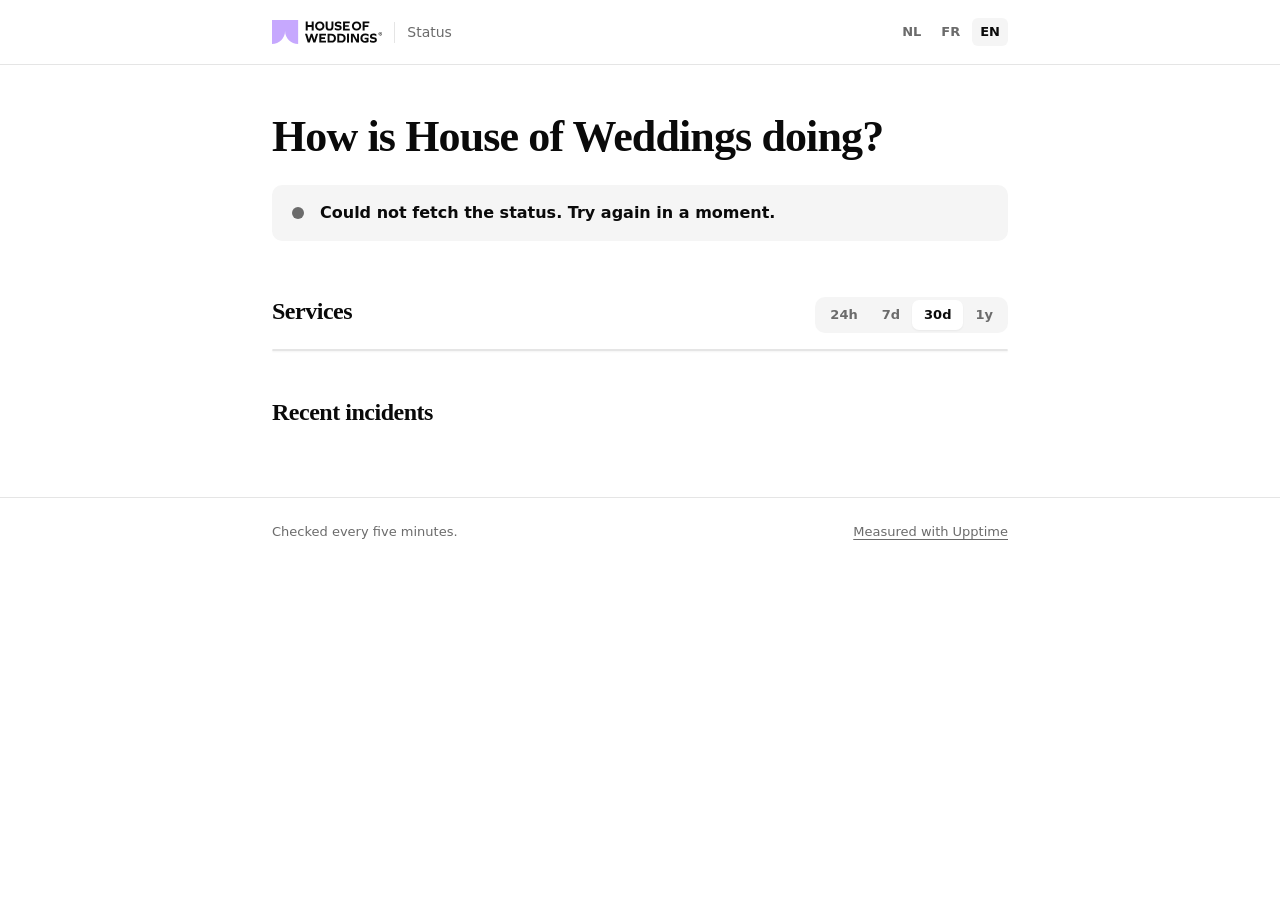
==== status-page/index.html @ 4b0db6c2 "Move our page to status-page/ Upptime's setup builds its own site into site/ and fails with EEXIST w" ====
<!doctype html>
<html lang="nl">
  <head>
    <meta charset="utf-8" />
    <meta name="viewport" content="width=device-width, initial-scale=1" />
    <title>House of Weddings — Status</title>
    <meta name="description" content="Live status of houseofweddings.ai, the partner portal and the admin." />
    <meta name="theme-color" content="#ffffff" media="(prefers-color-scheme: light)" />
    <meta name="theme-color" content="#0a0a0a" media="(prefers-color-scheme: dark)" />
    <link rel="icon" href="assets/logo-mark.svg" type="image/svg+xml" />
    <link rel="preload" href="https://houseofweddings.ai/fonts/graphie-regular.woff2" as="font" type="font/woff2" crossorigin />
    <link rel="stylesheet" href="assets/status.css" />
    <script src="assets/status.js" defer></script>
  </head>
  <body>
    <header class="site-header">
      <div class="wrap">
        <a class="brand" href="https://houseofweddings.ai">
          <svg role="img" aria-label="House of Weddings" width="147" height="32" viewBox="0 0 147 32" fill="none" xmlns="http://www.w3.org/2000/svg">
<path d="M0 32C9.62557 32 17.4287 24.1969 17.4287 14.5713C17.4287 24.1969 25.2319 32 34.8574 32V0H0V32Z" fill="#C6A8FE"/>
<path d="M144.167 18.4806H144.421C144.717 18.4806 144.859 18.5929 144.901 18.8472C144.971 19.1162 145.014 19.3279 145.084 19.4125H145.663C145.607 19.3279 145.565 19.186 145.493 18.8336C145.423 18.5226 145.296 18.3535 145.071 18.2683V18.2405C145.353 18.156 145.55 17.9585 145.55 17.7042C145.55 17.479 145.451 17.2951 145.325 17.1963C145.155 17.0976 144.958 17.0272 144.52 17.0272C144.139 17.0272 143.843 17.055 143.631 17.0976V19.4125H144.167V18.4806ZM144.181 17.4364C144.238 17.4222 144.337 17.4074 144.478 17.4074C144.816 17.4074 144.971 17.5493 144.971 17.761C144.971 18.0011 144.732 18.0998 144.435 18.0998H144.181V17.4364Z" fill="currentColor"/>
<path d="M144.535 20.5412C145.875 20.5412 146.906 19.5106 146.906 18.198C146.906 16.9131 145.875 15.8831 144.535 15.8831C143.207 15.8831 142.149 16.9131 142.149 18.198C142.149 19.5106 143.207 20.5412 144.535 20.5412ZM144.535 16.349C145.565 16.349 146.313 17.1821 146.313 18.2121C146.313 19.2286 145.565 20.0469 144.548 20.0469C143.504 20.0469 142.741 19.2286 142.741 18.198C142.741 17.1821 143.504 16.349 144.535 16.349Z" fill="currentColor"/>
<path d="M47.6298 9.17655H52.9249V13.9859H55.599V2.06955H52.9249V6.80734H47.6298V2.06955H44.9736V13.9859H47.6298V9.17655Z" fill="currentColor"/>
<path d="M63.6872 14.1667C67.3666 14.1667 69.9512 11.6179 69.9512 8.02861C69.9512 4.43932 67.3666 1.89114 63.6872 1.89114C60.0078 1.89114 57.4238 4.43994 57.4238 8.02861C57.4238 11.6173 60.009 14.1667 63.6872 14.1667ZM63.6872 4.26035C65.8046 4.26035 67.2592 5.80382 67.2592 8.02861C67.2592 10.2534 65.8046 11.7975 63.6872 11.7975C61.5698 11.7975 60.1164 10.254 60.1164 8.02861C60.1164 5.8032 61.5698 4.26035 63.6872 4.26035Z" fill="currentColor"/>
<path d="M81.8798 8.90809V2.06955H79.3131V8.72789C79.3131 10.7564 78.4343 11.7963 76.7285 11.7963C75.0412 11.7963 74.1624 10.7564 74.1624 8.72789V2.06955H71.5068V8.90809C71.5068 12.4067 73.2293 14.1655 76.6569 14.1655C80.1388 14.1655 81.8798 12.4067 81.8798 8.90809Z" fill="currentColor"/>
<path d="M87.8871 9.26579C89.6991 9.46327 90.2551 9.78604 90.2551 10.5038C90.2551 11.3653 89.4837 11.814 88.0303 11.814C86.4159 11.814 84.9255 11.3116 83.8128 10.3785H83.6875V13.1242C84.6385 13.8061 86.1641 14.1647 88.1204 14.1647C91.1716 14.1647 92.894 12.8187 92.894 10.4328C92.894 8.15246 91.7097 7.07617 88.5685 6.73551C86.7929 6.53802 86.2715 6.23315 86.2715 5.5506C86.2715 4.74276 87.0972 4.24041 88.4074 4.24041C89.9144 4.24041 91.2604 4.70696 92.0504 5.51419H92.1756V2.76914C91.44 2.24828 89.9323 1.8891 88.4432 1.8891C85.4284 1.8891 83.6338 3.3258 83.6338 5.71229C83.6338 7.9019 84.8181 8.92451 87.8871 9.26579Z" fill="currentColor"/>
<path d="M94.7383 13.9859H103.658V11.6167H97.3945V9.12224H102.366V6.89683H97.3945V4.43875H103.658V2.06955H94.7383V13.9859Z" fill="currentColor"/>
<path d="M112.768 1.8891C109.09 1.8891 106.505 4.43789 106.505 8.02718C106.505 11.6165 109.09 14.1647 112.768 14.1647C116.446 14.1647 119.032 11.6159 119.032 8.02718C119.032 4.43851 116.448 1.8891 112.768 1.8891ZM112.768 11.7954C110.651 11.7954 109.197 10.252 109.197 8.02718C109.197 5.80239 110.651 4.2583 112.768 4.2583C114.886 4.2583 116.34 5.80177 116.34 8.02718C116.34 10.2526 114.886 11.7954 112.768 11.7954Z" fill="currentColor"/>
<path d="M120.857 13.9859H123.514V9.42772H128.485V7.05852H123.514V4.43875H129.778V2.06955H120.857V13.9859Z" fill="currentColor"/>
<path d="M56.4415 26.2154H56.4064L53.9298 18.2117H51.6494L49.1734 26.1623H49.1383L46.8049 18.2117H44.0049L47.6837 30.1281H50.3756L52.7449 22.5372H52.7813L55.1313 30.1281H57.8418L61.5206 18.2117H58.7928L56.4415 26.2154Z" fill="currentColor"/>
<path d="M63.0933 30.1281H72.0134V27.7589H65.7494V25.2644H70.7205V23.039H65.7494V20.5809H72.0134V18.2117H63.0933V30.1281Z" fill="currentColor"/>
<path d="M102.704 18.2117H100.048V30.1281H102.704V18.2117Z" fill="currentColor"/>
<path d="M113.435 26.2154H113.399L108.894 18.2117H105.251V30.1281H107.818V21.2801H107.853L112.807 30.1281H116.001V18.2117H113.435V26.2154Z" fill="currentColor"/>
<path d="M117.826 24.1697C117.826 27.9213 120.41 30.3072 124.466 30.3072C126.242 30.3072 127.552 30.0208 128.683 29.3747V23.5236H123.496V25.749H126.117V27.7769C125.632 27.8849 125.13 27.938 124.574 27.938C122.115 27.938 120.518 26.4667 120.518 24.1697C120.518 21.8727 122.115 20.4015 124.574 20.4015C126.189 20.4015 127.517 20.8674 128.558 21.8727H128.683V18.9654C127.552 18.3198 126.242 18.0323 124.466 18.0323C120.41 18.0323 117.826 20.4194 117.826 24.1697Z" fill="currentColor"/>
<path d="M135.516 22.878C133.74 22.6806 133.219 22.3751 133.219 21.6931C133.219 20.8859 134.045 20.3836 135.355 20.3836C136.862 20.3836 138.208 20.8495 138.998 21.6573H139.123V18.9123C138.387 18.3908 136.88 18.0323 135.391 18.0323C132.376 18.0323 130.581 19.4683 130.581 21.8548C130.581 24.0444 131.765 25.067 134.835 25.4083C136.646 25.6058 137.202 25.9292 137.202 26.6463C137.202 27.5085 136.431 27.9565 134.978 27.9565C133.363 27.9565 131.873 27.4541 130.76 26.521H130.635V29.2667C131.586 29.9486 133.111 30.3078 135.068 30.3078C138.118 30.3078 139.841 28.9618 139.841 26.5753C139.841 24.295 138.656 23.2187 135.516 22.878Z" fill="currentColor"/>
<path d="M78.935 18.2117H74.1436V30.1281H78.935C82.9915 30.1281 85.2885 27.9564 85.2885 24.1696C85.2885 20.3828 82.9915 18.2117 78.935 18.2117ZM78.774 27.7589H76.693V20.5809H78.774C81.2685 20.5809 82.5965 21.8368 82.5965 24.1696C82.5965 26.5024 81.2685 27.7589 78.774 27.7589Z" fill="currentColor"/>
<path d="M91.8872 18.2117H87.0957V30.1281H91.8872C95.9437 30.1281 98.2407 27.9564 98.2407 24.1696C98.2407 20.3828 95.9437 18.2117 91.8872 18.2117ZM91.7261 27.7589H89.6451V20.5809H91.7261C94.2206 20.5809 95.5487 21.8368 95.5487 24.1696C95.5487 26.5024 94.2206 27.7589 91.7261 27.7589Z" fill="currentColor"/>
</svg>
          <span class="brand-label" data-i18n="label">Status</span>
        </a>
        <div class="lang" role="group" aria-label="Language">
          <button type="button" data-lang="nl">nl</button>
          <button type="button" data-lang="fr">fr</button>
          <button type="button" data-lang="en">en</button>
        </div>
      </div>
    </header>

    <main class="wrap">
      <div class="hero">
        <h1 data-i18n="title">Hoe gaat het met House of Weddings?</h1>
        <div class="overall" id="overall" data-state="loading" role="status" aria-live="polite">
          <span class="dot" aria-hidden="true"></span>
          <div>
            <strong id="overall-text" data-i18n="loading">Status ophalen…</strong>
            <div class="meta" id="overall-meta"></div>
          </div>
        </div>
      </div>

      <section aria-labelledby="services-h">
        <div class="section-head">
          <h2 id="services-h" data-i18n="services">Diensten</h2>
          <div class="range" role="group" aria-label="Period" id="range">
            <button type="button" data-range="Day">24u</button>
            <button type="button" data-range="Week">7d</button>
            <button type="button" data-range="Month" aria-pressed="true">30d</button>
            <button type="button" data-range="Year">1j</button>
          </div>
        </div>
        <ul class="services" id="services">
          <li class="service"><div class="skeleton"></div></li>
        </ul>
      </section>

      <section aria-labelledby="incidents-h">
        <h2 id="incidents-h" data-i18n="incidents">Recente incidenten</h2>
        <ul class="incidents" id="incidents"></ul>
      </section>
    </main>

    <footer class="site-footer">
      <div class="wrap">
        <span data-i18n="footer">Elke vijf minuten gecontroleerd.</span>
        <a href="https://github.com/upptime/upptime" data-i18n="powered">Gemeten met Upptime</a>
      </div>
    </footer>
    <div class="tip" id="tip" hidden></div>
  </body>
</html>
---- status-page/assets/status.css ----
/*
 * Tokens copied from how-platform packages/config/themes.ts (DEFAULT_LIGHT / DEFAULT_DARK, the
 * `wedding` brand). That file is the source of truth; if the palette changes there, change it here.
 * Same rule as the app: status colours use the -strong companions, because the plain tints fail
 * contrast as text and as a meaningful graphic.
 */
@font-face {
  font-family: 'Graphie';
  src: url('https://houseofweddings.ai/fonts/graphie-regular.woff2') format('woff2');
  font-weight: 400;
  font-display: swap;
}
@font-face {
  font-family: 'Graphie';
  src: url('https://houseofweddings.ai/fonts/graphie-semibold.woff2') format('woff2');
  font-weight: 600;
  font-display: swap;
}
@font-face {
  font-family: 'Gyst';
  src: url('https://houseofweddings.ai/fonts/gyst-variable.woff2') format('woff2');
  font-weight: 300 900;
  font-display: swap;
}

:root {
  --background: #ffffff;
  --foreground: #0a0a0a;
  --card: #ffffff;
  --muted: #f5f5f5;
  --muted-foreground: #6b6b6b;
  --primary: #c79fff;
  --primary-foreground: #0a0a0a;
  --banner: #e9d9ff; /* chart1 — the lightest step of the brand ramp */
  --border: #e5e5e5;
  --ring: #9563e8;
  --up: #166534; /* successStrong */
  --degraded: #854d0e; /* warningStrong */
  --down: #991b1b; /* destructiveStrong */
  --warning: #ffdf9a;
  --no-data: #e5e5e5;
  --radius: 0.625rem;
  --shadow: 0 1px 2px 0 rgb(0 0 0 / 0.05);
  color-scheme: light;
}

@media (prefers-color-scheme: dark) {
  :root {
    --background: #0a0a0a;
    --foreground: #fafafa;
    --card: #171717;
    --muted: #262626;
    --muted-foreground: #a1a1a1;
    --banner: #2b2340; /* sidebarAccent */
    --border: #282828;
    --ring: #c79fff;
    --up: #4ade80;
    --degraded: #fcd34d;
    --down: #fca5a5;
    --no-data: #343434;
    color-scheme: dark;
  }
}

*,
*::before,
*::after {
  box-sizing: border-box;
}

html {
  font-family: 'Graphie', ui-sans-serif, system-ui, sans-serif;
  -webkit-font-smoothing: antialiased;
}

body {
  margin: 0;
  background: var(--background);
  color: var(--foreground);
  line-height: 1.5;
}

a {
  color: inherit;
  text-underline-offset: 3px;
}

:focus-visible {
  outline: 2px solid var(--ring);
  outline-offset: 2px;
  border-radius: 4px;
}

.wrap {
  max-width: 48rem;
  margin: 0 auto;
  padding: 0 1rem;
}

/* ── Header ───────────────────────────────────────────── */
.site-header {
  border-bottom: 1px solid var(--border);
}
.site-header .wrap {
  display: flex;
  align-items: center;
  justify-content: space-between;
  gap: 1rem;
  height: 4rem;
}
.brand {
  display: flex;
  align-items: center;
  gap: 0.75rem;
  text-decoration: none;
}
.brand svg {
  height: 1.5rem;
  width: auto;
  color: var(--foreground);
}
.brand-label {
  font-size: 0.875rem;
  color: var(--muted-foreground);
  padding-left: 0.75rem;
  border-left: 1px solid var(--border);
}
.lang {
  display: flex;
  gap: 0.25rem;
}
.lang button {
  font: inherit;
  font-size: 0.8125rem;
  font-weight: 600;
  text-transform: uppercase;
  background: none;
  border: 0;
  color: var(--muted-foreground);
  padding: 0.25rem 0.5rem;
  border-radius: calc(var(--radius) - 4px);
  cursor: pointer;
}
.lang button[aria-pressed='true'] {
  background: var(--muted);
  color: var(--foreground);
}

/* ── Overall banner ───────────────────────────────────── */
.hero {
  padding: 3rem 0 2rem;
}
h1,
h2 {
  font-family: 'Gyst', Georgia, serif;
  font-weight: 700;
  letter-spacing: -0.02em;
  line-height: 1.1;
  margin: 0;
}
h1 {
  font-size: clamp(2rem, 6vw, 2.75rem);
}
h2 {
  font-size: 1.5rem;
  margin-bottom: 1rem;
}
.overall {
  display: flex;
  align-items: center;
  gap: 1rem;
  margin-top: 1.5rem;
  padding: 1rem 1.25rem;
  border-radius: var(--radius);
  background: var(--muted);
}
.overall[data-state='up'] {
  background: var(--banner);
}
.overall[data-state='degraded'],
.overall[data-state='down'] {
  background: var(--warning);
  color: #0a0a0a;
}
.overall strong {
  font-weight: 600;
}
.overall .meta {
  font-size: 0.875rem;
  opacity: 0.75;
}
.overall[data-state='degraded'] .dot,
.overall[data-state='down'] .dot {
  --dot: #991b1b;
}

.dot {
  --dot: var(--muted-foreground);
  flex: none;
  width: 0.75rem;
  height: 0.75rem;
  border-radius: 999px;
  background: var(--dot);
}
[data-state='up'] > .dot,
.dot[data-state='up'] {
  --dot: var(--up);
}
.dot[data-state='degraded'] {
  --dot: var(--degraded);
}
.dot[data-state='down'] {
  --dot: var(--down);
}
@media (prefers-reduced-motion: no-preference) {
  .overall[data-state='up'] .dot {
    animation: pulse 2.4s ease-in-out infinite;
  }
}
@keyframes pulse {
  0%,
  100% {
    box-shadow: 0 0 0 0 color-mix(in srgb, var(--up) 35%, transparent);
  }
  50% {
    box-shadow: 0 0 0 6px transparent;
  }
}

/* ── Services ─────────────────────────────────────────── */
section {
  padding: 1.5rem 0;
}
.section-head {
  display: flex;
  align-items: baseline;
  justify-content: space-between;
  gap: 1rem;
  flex-wrap: wrap;
}
.range {
  display: inline-flex;
  padding: 0.1875rem;
  border-radius: var(--radius);
  background: var(--muted);
  margin-bottom: 1rem;
}
.range button {
  font: inherit;
  font-size: 0.8125rem;
  font-weight: 600;
  border: 0;
  background: none;
  color: var(--muted-foreground);
  padding: 0.3125rem 0.75rem;
  border-radius: calc(var(--radius) - 3px);
  cursor: pointer;
}
.range button[aria-pressed='true'] {
  background: var(--card);
  color: var(--foreground);
  box-shadow: var(--shadow);
}

.services {
  list-style: none;
  margin: 0;
  padding: 0;
  border: 1px solid var(--border);
  border-radius: var(--radius);
  background: var(--card);
  box-shadow: var(--shadow);
}
.service {
  padding: 1.25rem;
}
.service + .service {
  border-top: 1px solid var(--border);
}
.service-row {
  display: flex;
  align-items: center;
  gap: 0.75rem;
}
.service-name {
  font-weight: 600;
  flex: 1;
  min-width: 0;
}
.service-state {
  font-size: 0.875rem;
  font-weight: 600;
}
.service-state[data-state='up'] {
  color: var(--up);
}
.service-state[data-state='degraded'] {
  color: var(--degraded);
}
.service-state[data-state='down'] {
  color: var(--down);
}
.service-stats {
  display: flex;
  gap: 1.25rem;
  font-size: 0.8125rem;
  color: var(--muted-foreground);
  margin: 0.25rem 0 0.875rem 1.5rem;
  font-variant-numeric: tabular-nums;
}

.bars {
  display: flex;
  gap: 2px;
  height: 2rem;
  align-items: stretch;
}
.bar {
  flex: 1;
  min-width: 0;
  border-radius: 2px;
  background: var(--no-data);
  border: 0;
  padding: 0;
  cursor: default;
}
.bar[data-state='up'] {
  background: var(--up);
}
.bar[data-state='degraded'] {
  background: var(--degraded);
}
.bar[data-state='down'] {
  background: var(--down);
}
.bar:hover {
  opacity: 0.7;
}
.bars-legend {
  display: flex;
  justify-content: space-between;
  font-size: 0.75rem;
  color: var(--muted-foreground);
  margin-top: 0.375rem;
}

.tip {
  position: fixed;
  z-index: 10;
  pointer-events: none;
  background: var(--foreground);
  color: var(--background);
  font-size: 0.75rem;
  padding: 0.375rem 0.5rem;
  border-radius: calc(var(--radius) - 4px);
  white-space: nowrap;
  transform: translate(-50%, calc(-100% - 8px));
}

/* ── Incidents ────────────────────────────────────────── */
.incidents {
  list-style: none;
  margin: 0;
  padding: 0;
  display: grid;
  gap: 0.75rem;
}
.incident {
  padding: 1rem 1.25rem;
  border: 1px solid var(--border);
  border-radius: var(--radius);
  background: var(--card);
}
.incident[data-open='true'] {
  border-left: 4px solid var(--down);
}
.incident-title {
  font-weight: 600;
  text-decoration: none;
}
.incident-title:hover {
  text-decoration: underline;
}
.incident-meta {
  font-size: 0.8125rem;
  color: var(--muted-foreground);
  margin-top: 0.125rem;
}
.empty {
  color: var(--muted-foreground);
  padding: 1rem 1.25rem;
  border: 1px dashed var(--border);
  border-radius: var(--radius);
}
.error {
  padding: 1rem 1.25rem;
  border-radius: var(--radius);
  background: var(--warning);
  color: #0a0a0a;
}

/* ── Footer ───────────────────────────────────────────── */
.site-footer {
  border-top: 1px solid var(--border);
  margin-top: 2rem;
  padding: 1.5rem 0 3rem;
  font-size: 0.8125rem;
  color: var(--muted-foreground);
}
.site-footer .wrap {
  display: flex;
  justify-content: space-between;
  gap: 1rem;
  flex-wrap: wrap;
}

.skeleton {
  background: var(--muted);
  border-radius: var(--radius);
  height: 5.5rem;
}
@media (prefers-reduced-motion: no-preference) {
  .skeleton {
    animation: fade 1.2s ease-in-out infinite alternate;
  }
}
@keyframes fade {
  to {
    opacity: 0.5;
  }
}

@media (max-width: 40rem) {
  .brand-label {
    display: none;
  }
  .service-stats {
    margin-left: 0;
    flex-wrap: wrap;
    gap: 0.25rem 1rem;
  }
}
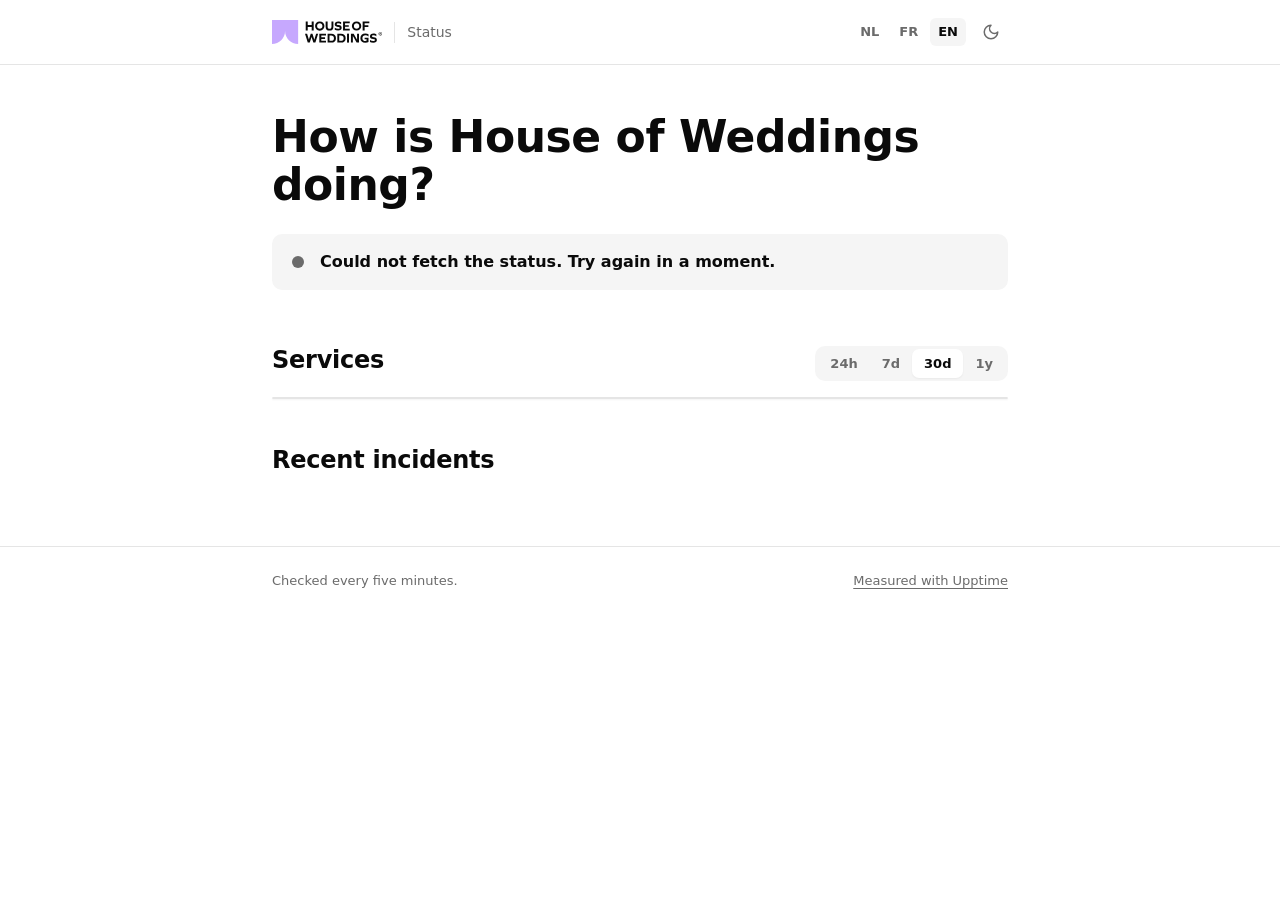
==== commit 3a88388a: "Light mode by default, Graphie only - Light is the default; dark is an opt-in toggle in the header, " ====
--- a/status-page/index.html
+++ b/status-page/index.html
@@ -5,8 +5,11 @@
     <meta name="viewport" content="width=device-width, initial-scale=1" />
     <title>House of Weddings — Status</title>
     <meta name="description" content="Live status of houseofweddings.ai, the partner portal and the admin." />
-    <meta name="theme-color" content="#ffffff" media="(prefers-color-scheme: light)" />
-    <meta name="theme-color" content="#0a0a0a" media="(prefers-color-scheme: dark)" />
+    <meta name="theme-color" content="#ffffff" />
+    <script>
+      // Before first paint, so a dark-mode visitor never sees a white flash. Light unless chosen.
+      try { if (localStorage.getItem('status-theme') === 'dark') document.documentElement.dataset.theme = 'dark' } catch (e) {}
+    </script>
     <link rel="icon" href="assets/logo-mark.svg" type="image/svg+xml" />
     <link rel="preload" href="https://houseofweddings.ai/fonts/graphie-regular.woff2" as="font" type="font/woff2" crossorigin />
     <link rel="stylesheet" href="assets/status.css" />
@@ -42,6 +45,10 @@
           <button type="button" data-lang="nl">nl</button>
           <button type="button" data-lang="fr">fr</button>
           <button type="button" data-lang="en">en</button>
+          <button type="button" class="theme-toggle" id="theme-toggle" aria-pressed="false">
+            <svg class="icon-moon" viewBox="0 0 24 24" fill="none" stroke="currentColor" stroke-width="2" stroke-linecap="round" stroke-linejoin="round" aria-hidden="true"><path d="M12 3a6 6 0 0 0 9 9 9 9 0 1 1-9-9Z"/></svg>
+            <svg class="icon-sun" viewBox="0 0 24 24" fill="none" stroke="currentColor" stroke-width="2" stroke-linecap="round" stroke-linejoin="round" aria-hidden="true"><circle cx="12" cy="12" r="4"/><path d="M12 2v2M12 20v2m-7.07-2.93 1.41-1.41M17.66 6.34l1.41-1.41M2 12h2m16 0h2M4.93 4.93l1.41 1.41m11.32 11.32 1.41 1.41"/></svg>
+          </button>
         </div>
       </div>
     </header>
--- a/status-page/assets/status.css
+++ b/status-page/assets/status.css
@@ -16,13 +16,6 @@
   font-weight: 600;
   font-display: swap;
 }
-@font-face {
-  font-family: 'Gyst';
-  src: url('https://houseofweddings.ai/fonts/gyst-variable.woff2') format('woff2');
-  font-weight: 300 900;
-  font-display: swap;
-}
-
 :root {
   --background: #ffffff;
   --foreground: #0a0a0a;
@@ -44,22 +37,21 @@
   color-scheme: light;
 }
 
-@media (prefers-color-scheme: dark) {
-  :root {
-    --background: #0a0a0a;
-    --foreground: #fafafa;
-    --card: #171717;
-    --muted: #262626;
-    --muted-foreground: #a1a1a1;
-    --banner: #2b2340; /* sidebarAccent */
-    --border: #282828;
-    --ring: #c79fff;
-    --up: #4ade80;
-    --degraded: #fcd34d;
-    --down: #fca5a5;
-    --no-data: #343434;
-    color-scheme: dark;
-  }
+/* Light is the default; dark only when the visitor picks it (the toggle in the header). */
+:root[data-theme='dark'] {
+  --background: #0a0a0a;
+  --foreground: #fafafa;
+  --card: #171717;
+  --muted: #262626;
+  --muted-foreground: #a1a1a1;
+  --banner: #2b2340; /* sidebarAccent */
+  --border: #282828;
+  --ring: #c79fff;
+  --up: #4ade80;
+  --degraded: #fcd34d;
+  --down: #fca5a5;
+  --no-data: #343434;
+  color-scheme: dark;
 }
 
 *,
@@ -127,6 +119,7 @@
 }
 .lang {
   display: flex;
+  align-items: center;
   gap: 0.25rem;
 }
 .lang button {
@@ -141,6 +134,28 @@
   border-radius: calc(var(--radius) - 4px);
   cursor: pointer;
 }
+.theme-toggle {
+  font: inherit;
+  background: none;
+  border: 0;
+  color: var(--muted-foreground);
+  padding: 0.25rem;
+  margin-left: 0.25rem;
+  border-radius: calc(var(--radius) - 4px);
+  cursor: pointer;
+  display: inline-flex;
+}
+.theme-toggle:hover {
+  color: var(--foreground);
+}
+.theme-toggle svg {
+  width: 1.125rem;
+  height: 1.125rem;
+}
+:root[data-theme='dark'] .icon-moon,
+:root:not([data-theme='dark']) .icon-sun {
+  display: none;
+}
 .lang button[aria-pressed='true'] {
   background: var(--muted);
   color: var(--foreground);
@@ -152,9 +167,8 @@
 }
 h1,
 h2 {
-  font-family: 'Gyst', Georgia, serif;
-  font-weight: 700;
-  letter-spacing: -0.02em;
+  font-weight: 600;
+  letter-spacing: -0.01em;
   line-height: 1.1;
   margin: 0;
 }
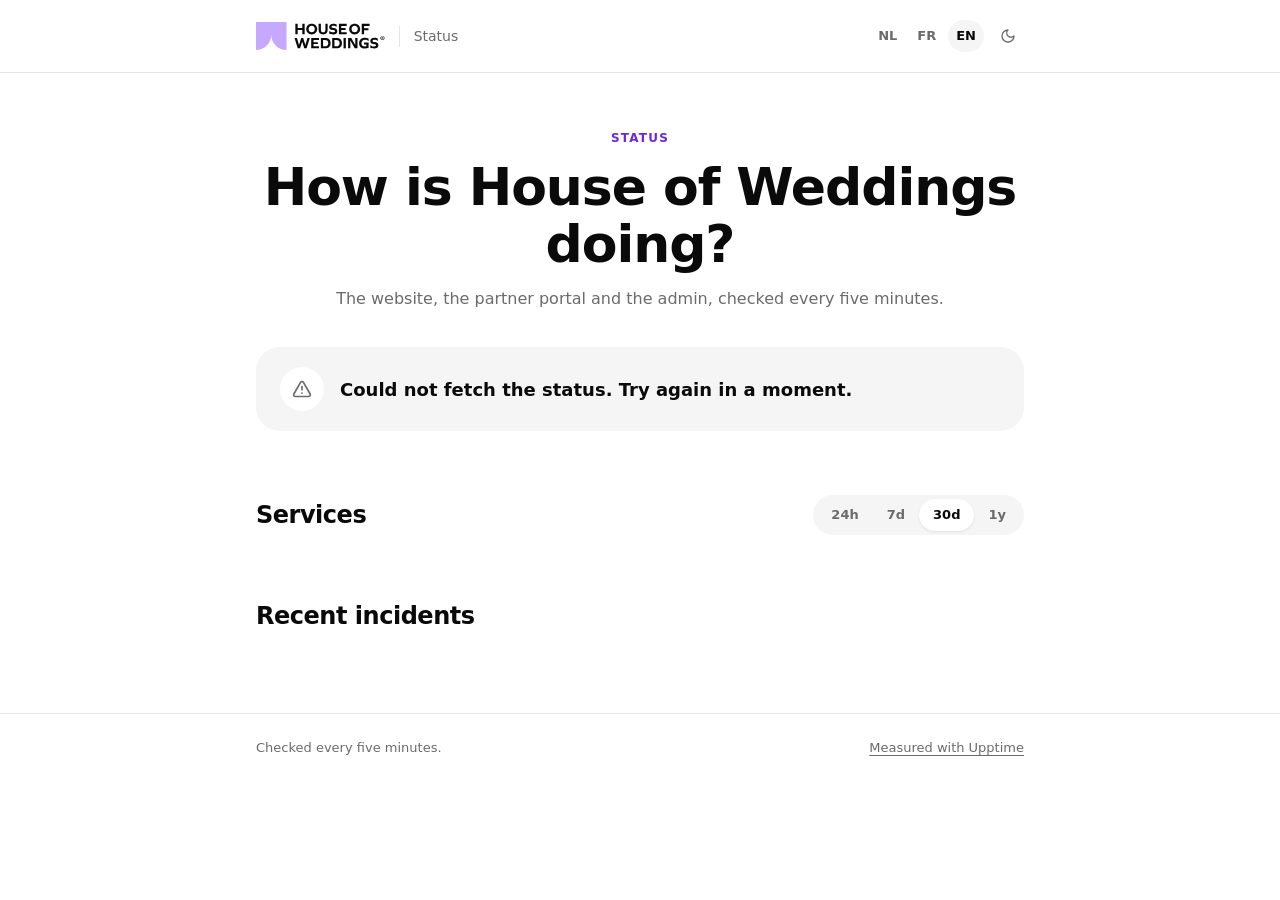
==== commit 17a81438: "Status page in the homepage's visual language Pastel icon tiles per service, bordered 18px cards, a " ====
--- a/status-page/index.html
+++ b/status-page/index.html
@@ -55,9 +55,11 @@
 
     <main class="wrap">
       <div class="hero">
+        <p class="eyebrow" data-i18n="label">Status</p>
         <h1 data-i18n="title">Hoe gaat het met House of Weddings?</h1>
+        <p class="intro" data-i18n="intro">De website, het partnerportaal en de admin, elke vijf minuten gecontroleerd.</p>
         <div class="overall" id="overall" data-state="loading" role="status" aria-live="polite">
-          <span class="dot" aria-hidden="true"></span>
+          <span class="overall-icon" id="overall-icon" aria-hidden="true"></span>
           <div>
             <strong id="overall-text" data-i18n="loading">Status ophalen…</strong>
             <div class="meta" id="overall-meta"></div>
@@ -76,7 +78,7 @@
           </div>
         </div>
         <ul class="services" id="services">
-          <li class="service"><div class="skeleton"></div></li>
+          <li class="skeleton" aria-hidden="true"></li>
         </ul>
       </section>
 
--- a/status-page/assets/status.css
+++ b/status-page/assets/status.css
@@ -1,8 +1,11 @@
 /*
  * Tokens copied from how-platform packages/config/themes.ts (DEFAULT_LIGHT / DEFAULT_DARK, the
  * `wedding` brand). That file is the source of truth; if the palette changes there, change it here.
- * Same rule as the app: status colours use the -strong companions, because the plain tints fail
- * contrast as text and as a meaningful graphic.
+ *
+ * The look follows the homepage, not a generic status page: pastel icon tiles (accent pink,
+ * primary lavender, warning yellow), bordered cards at an 18px radius, solid lavender blocks with
+ * dark text, and small uppercase labels in primary-strong. There is no green anywhere in the
+ * brand, so "working" is lavender and only a problem gets its own colour.
  */
 @font-face {
   font-family: 'Graphie';
@@ -16,6 +19,7 @@
   font-weight: 600;
   font-display: swap;
 }
+
 :root {
   --background: #ffffff;
   --foreground: #0a0a0a;
@@ -23,17 +27,21 @@
   --muted: #f5f5f5;
   --muted-foreground: #6b6b6b;
   --primary: #c79fff;
-  --primary-foreground: #0a0a0a;
-  --banner: #e9d9ff; /* chart1 — the lightest step of the brand ramp */
+  --primary-strong: #6d28d9;
+  --primary-tint: #efe3ff; /* between chart1 and background — the "working" badge */
+  --accent: #ffd8e9;
+  --warning: #ffdf9a;
+  --warning-strong: #854d0e;
+  --destructive: #e7000b;
+  --destructive-strong: #991b1b;
   --border: #e5e5e5;
   --ring: #9563e8;
-  --up: #166534; /* successStrong */
-  --degraded: #854d0e; /* warningStrong */
-  --down: #991b1b; /* destructiveStrong */
-  --warning: #ffdf9a;
-  --no-data: #e5e5e5;
-  --radius: 0.625rem;
-  --shadow: 0 1px 2px 0 rgb(0 0 0 / 0.05);
+  /* Day bars. chart3 rather than primary: #c79fff is 2.1:1 on white, below the 3:1 a meaningful
+     graphic needs; #a97bf5 clears it and is still the brand lavender. */
+  --bar-up: #a97bf5;
+  --bar-none: #ececec;
+  --radius: 1.125rem;
+  --radius-sm: 0.75rem;
   color-scheme: light;
 }
 
@@ -44,13 +52,15 @@
   --card: #171717;
   --muted: #262626;
   --muted-foreground: #a1a1a1;
-  --banner: #2b2340; /* sidebarAccent */
+  --primary-strong: #c4b5fd;
+  --primary-tint: #2b2340; /* sidebarAccent */
+  --warning-strong: #fcd34d;
+  --destructive: #ff6467;
+  --destructive-strong: #fca5a5;
   --border: #282828;
   --ring: #c79fff;
-  --up: #4ade80;
-  --degraded: #fcd34d;
-  --down: #fca5a5;
-  --no-data: #343434;
+  --bar-up: #c79fff;
+  --bar-none: #2a2a2a;
   color-scheme: dark;
 }
 
@@ -80,11 +90,22 @@
 :focus-visible {
   outline: 2px solid var(--ring);
   outline-offset: 2px;
-  border-radius: 4px;
+  border-radius: 6px;
+}
+
+svg.i {
+  width: 1.25rem;
+  height: 1.25rem;
+  flex: none;
+  fill: none;
+  stroke: currentColor;
+  stroke-width: 2;
+  stroke-linecap: round;
+  stroke-linejoin: round;
 }
 
 .wrap {
-  max-width: 48rem;
+  max-width: 50rem;
   margin: 0 auto;
   padding: 0 1rem;
 }
@@ -98,23 +119,23 @@
   align-items: center;
   justify-content: space-between;
   gap: 1rem;
-  height: 4rem;
+  height: 4.5rem;
 }
 .brand {
   display: flex;
   align-items: center;
-  gap: 0.75rem;
+  gap: 0.875rem;
   text-decoration: none;
 }
 .brand svg {
-  height: 1.5rem;
+  height: 1.75rem;
   width: auto;
   color: var(--foreground);
 }
 .brand-label {
   font-size: 0.875rem;
   color: var(--muted-foreground);
-  padding-left: 0.75rem;
+  padding-left: 0.875rem;
   border-left: 1px solid var(--border);
 }
 .lang {
@@ -122,7 +143,8 @@
   align-items: center;
   gap: 0.25rem;
 }
-.lang button {
+.lang button,
+.theme-toggle {
   font: inherit;
   font-size: 0.8125rem;
   font-weight: 600;
@@ -130,116 +152,114 @@
   background: none;
   border: 0;
   color: var(--muted-foreground);
-  padding: 0.25rem 0.5rem;
-  border-radius: calc(var(--radius) - 4px);
+  height: 2rem;
+  min-width: 2rem;
+  padding: 0 0.5rem;
+  border-radius: 999px;
   cursor: pointer;
 }
-.theme-toggle {
-  font: inherit;
-  background: none;
-  border: 0;
-  color: var(--muted-foreground);
-  padding: 0.25rem;
-  margin-left: 0.25rem;
-  border-radius: calc(var(--radius) - 4px);
-  cursor: pointer;
-  display: inline-flex;
-}
+.lang button:hover,
 .theme-toggle:hover {
   color: var(--foreground);
 }
+.lang button[aria-pressed='true'] {
+  background: var(--muted);
+  color: var(--foreground);
+}
+.theme-toggle {
+  display: inline-flex;
+  align-items: center;
+  justify-content: center;
+  padding: 0;
+  margin-left: 0.25rem;
+  background: var(--muted);
+}
 .theme-toggle svg {
-  width: 1.125rem;
-  height: 1.125rem;
+  width: 1rem;
+  height: 1rem;
 }
 :root[data-theme='dark'] .icon-moon,
 :root:not([data-theme='dark']) .icon-sun {
   display: none;
 }
-.lang button[aria-pressed='true'] {
-  background: var(--muted);
-  color: var(--foreground);
-}
-
-/* ── Overall banner ───────────────────────────────────── */
+
+/* ── Hero ─────────────────────────────────────────────── */
 .hero {
-  padding: 3rem 0 2rem;
+  padding: 3.5rem 0 2.5rem;
+  text-align: center;
+}
+.eyebrow {
+  margin: 0 0 0.75rem;
+  font-size: 0.75rem;
+  font-weight: 600;
+  letter-spacing: 0.1em;
+  text-transform: uppercase;
+  color: var(--primary-strong);
 }
 h1,
 h2 {
   font-weight: 600;
-  letter-spacing: -0.01em;
+  letter-spacing: -0.02em;
   line-height: 1.1;
   margin: 0;
 }
 h1 {
-  font-size: clamp(2rem, 6vw, 2.75rem);
+  font-size: clamp(2.125rem, 6vw, 3.25rem);
+}
+.intro {
+  margin: 0.875rem auto 0;
+  max-width: 38rem;
+  color: var(--muted-foreground);
 }
 h2 {
   font-size: 1.5rem;
-  margin-bottom: 1rem;
-}
+}
+
+/* The banner is the homepage's lavender search block: solid brand colour, dark text. */
 .overall {
   display: flex;
   align-items: center;
   gap: 1rem;
-  margin-top: 1.5rem;
-  padding: 1rem 1.25rem;
-  border-radius: var(--radius);
-  background: var(--muted);
+  margin-top: 2.25rem;
+  padding: 1.25rem 1.5rem;
+  border-radius: 1.5rem;
+  background: var(--muted);
+  color: var(--foreground);
+  text-align: left;
 }
 .overall[data-state='up'] {
-  background: var(--banner);
+  background: var(--primary);
+  color: #0a0a0a;
 }
 .overall[data-state='degraded'],
 .overall[data-state='down'] {
   background: var(--warning);
   color: #0a0a0a;
 }
+.overall-icon {
+  flex: none;
+  display: grid;
+  place-items: center;
+  width: 2.75rem;
+  height: 2.75rem;
+  border-radius: 999px;
+  background: #ffffff;
+  color: #0a0a0a;
+}
+.overall[data-state='loading'] .overall-icon,
+.overall[data-state='unknown'] .overall-icon {
+  background: var(--card);
+  color: var(--muted-foreground);
+}
 .overall strong {
+  display: block;
+  font-size: 1.125rem;
   font-weight: 600;
 }
 .overall .meta {
   font-size: 0.875rem;
   opacity: 0.75;
 }
-.overall[data-state='degraded'] .dot,
-.overall[data-state='down'] .dot {
-  --dot: #991b1b;
-}
-
-.dot {
-  --dot: var(--muted-foreground);
-  flex: none;
-  width: 0.75rem;
-  height: 0.75rem;
-  border-radius: 999px;
-  background: var(--dot);
-}
-[data-state='up'] > .dot,
-.dot[data-state='up'] {
-  --dot: var(--up);
-}
-.dot[data-state='degraded'] {
-  --dot: var(--degraded);
-}
-.dot[data-state='down'] {
-  --dot: var(--down);
-}
-@media (prefers-reduced-motion: no-preference) {
-  .overall[data-state='up'] .dot {
-    animation: pulse 2.4s ease-in-out infinite;
-  }
-}
-@keyframes pulse {
-  0%,
-  100% {
-    box-shadow: 0 0 0 0 color-mix(in srgb, var(--up) 35%, transparent);
-  }
-  50% {
-    box-shadow: 0 0 0 6px transparent;
-  }
-}
 
 /* ── Services ─────────────────────────────────────────── */
 section {
@@ -247,17 +267,20 @@
 }
 .section-head {
   display: flex;
-  align-items: baseline;
+  align-items: center;
   justify-content: space-between;
   gap: 1rem;
   flex-wrap: wrap;
+  margin-bottom: 1.25rem;
+}
+section > h2 {
+  margin-bottom: 1.25rem;
 }
 .range {
   display: inline-flex;
-  padding: 0.1875rem;
-  border-radius: var(--radius);
-  background: var(--muted);
-  margin-bottom: 1rem;
+  padding: 0.25rem;
+  border-radius: 999px;
+  background: var(--muted);
 }
 .range button {
   font: inherit;
@@ -266,86 +289,106 @@
   border: 0;
   background: none;
   color: var(--muted-foreground);
-  padding: 0.3125rem 0.75rem;
-  border-radius: calc(var(--radius) - 3px);
+  padding: 0.375rem 0.875rem;
+  border-radius: 999px;
   cursor: pointer;
 }
 .range button[aria-pressed='true'] {
   background: var(--card);
   color: var(--foreground);
-  box-shadow: var(--shadow);
+  box-shadow: 0 1px 3px 0 rgb(0 0 0 / 0.08);
 }
 
 .services {
   list-style: none;
   margin: 0;
   padding: 0;
+  display: grid;
+  gap: 1rem;
+}
+.service {
+  padding: 1.5rem;
   border: 1px solid var(--border);
   border-radius: var(--radius);
   background: var(--card);
-  box-shadow: var(--shadow);
-}
-.service {
-  padding: 1.25rem;
-}
-.service + .service {
-  border-top: 1px solid var(--border);
 }
 .service-row {
   display: flex;
   align-items: center;
-  gap: 0.75rem;
-}
-.service-name {
-  font-weight: 600;
+  gap: 1rem;
+}
+/* The homepage feature cards' icon tile, one pastel per service. */
+.tile {
+  flex: none;
+  display: grid;
+  place-items: center;
+  width: 2.75rem;
+  height: 2.75rem;
+  border-radius: var(--radius-sm);
+  background: var(--primary);
+  color: #0a0a0a;
+}
+.tile[data-tone='pink'] {
+  background: var(--accent);
+}
+.tile[data-tone='yellow'] {
+  background: var(--warning);
+}
+.service-title {
   flex: 1;
   min-width: 0;
 }
-.service-state {
-  font-size: 0.875rem;
-  font-weight: 600;
-}
-.service-state[data-state='up'] {
-  color: var(--up);
-}
-.service-state[data-state='degraded'] {
-  color: var(--degraded);
-}
-.service-state[data-state='down'] {
-  color: var(--down);
+.service-name {
+  font-weight: 600;
 }
 .service-stats {
   display: flex;
-  gap: 1.25rem;
+  gap: 0.125rem 1rem;
+  flex-wrap: wrap;
   font-size: 0.8125rem;
   color: var(--muted-foreground);
-  margin: 0.25rem 0 0.875rem 1.5rem;
   font-variant-numeric: tabular-nums;
 }
+.badge {
+  flex: none;
+  font-size: 0.8125rem;
+  font-weight: 600;
+  padding: 0.25rem 0.75rem;
+  border-radius: 999px;
+  background: var(--primary-tint);
+  color: var(--primary-strong);
+}
+.badge[data-state='degraded'] {
+  background: var(--warning);
+  color: #0a0a0a;
+}
+.badge[data-state='down'] {
+  background: color-mix(in srgb, var(--destructive) 12%, transparent);
+  color: var(--destructive-strong);
+}
 
 .bars {
   display: flex;
-  gap: 2px;
-  height: 2rem;
-  align-items: stretch;
+  gap: 3px;
+  height: 2.25rem;
+  margin-top: 1.25rem;
 }
 .bar {
   flex: 1;
   min-width: 0;
-  border-radius: 2px;
-  background: var(--no-data);
-  border: 0;
-  padding: 0;
-  cursor: default;
+  border-radius: 999px;
+  background: var(--bar-none);
 }
 .bar[data-state='up'] {
-  background: var(--up);
-}
+  background: var(--bar-up);
+}
+/* The yellow alone is 1.3:1 on white; the edge is what makes a short blip visible. */
 .bar[data-state='degraded'] {
-  background: var(--degraded);
+  background: var(--warning);
+  box-shadow: inset 0 0 0 1.5px var(--warning-strong);
 }
 .bar[data-state='down'] {
-  background: var(--down);
+  background: var(--destructive);
 }
 .bar:hover {
   opacity: 0.7;
@@ -355,7 +398,7 @@
   justify-content: space-between;
   font-size: 0.75rem;
   color: var(--muted-foreground);
-  margin-top: 0.375rem;
+  margin-top: 0.5rem;
 }
 
 .tip {
@@ -365,8 +408,8 @@
   background: var(--foreground);
   color: var(--background);
   font-size: 0.75rem;
-  padding: 0.375rem 0.5rem;
-  border-radius: calc(var(--radius) - 4px);
+  padding: 0.375rem 0.625rem;
+  border-radius: 999px;
   white-space: nowrap;
   transform: translate(-50%, calc(-100% - 8px));
 }
@@ -380,13 +423,28 @@
   gap: 0.75rem;
 }
 .incident {
-  padding: 1rem 1.25rem;
+  display: flex;
+  align-items: center;
+  gap: 1rem;
+  padding: 1.125rem 1.5rem;
   border: 1px solid var(--border);
   border-radius: var(--radius);
   background: var(--card);
 }
-.incident[data-open='true'] {
-  border-left: 4px solid var(--down);
+.incident .tile {
+  width: 2.25rem;
+  height: 2.25rem;
+  border-radius: 0.625rem;
+  background: var(--muted);
+  color: var(--muted-foreground);
+}
+.incident[data-open='true'] .tile {
+  background: color-mix(in srgb, var(--destructive) 12%, transparent);
+  color: var(--destructive-strong);
+}
+.incident svg.i {
+  width: 1.125rem;
+  height: 1.125rem;
 }
 .incident-title {
   font-weight: 600;
@@ -402,21 +460,16 @@
 }
 .empty {
   color: var(--muted-foreground);
-  padding: 1rem 1.25rem;
-  border: 1px dashed var(--border);
+  padding: 1.5rem;
+  text-align: center;
   border-radius: var(--radius);
-}
-.error {
-  padding: 1rem 1.25rem;
-  border-radius: var(--radius);
-  background: var(--warning);
-  color: #0a0a0a;
+  background: var(--muted);
 }
 
 /* ── Footer ───────────────────────────────────────────── */
 .site-footer {
   border-top: 1px solid var(--border);
-  margin-top: 2rem;
+  margin-top: 2.5rem;
   padding: 1.5rem 0 3rem;
   font-size: 0.8125rem;
   color: var(--muted-foreground);
@@ -431,7 +484,7 @@
 .skeleton {
   background: var(--muted);
   border-radius: var(--radius);
-  height: 5.5rem;
+  height: 9rem;
 }
 @media (prefers-reduced-motion: no-preference) {
   .skeleton {
@@ -448,9 +501,16 @@
   .brand-label {
     display: none;
   }
-  .service-stats {
-    margin-left: 0;
-    flex-wrap: wrap;
-    gap: 0.25rem 1rem;
-  }
-}
+  .hero {
+    padding-top: 2.5rem;
+  }
+  .service {
+    padding: 1.125rem;
+  }
+  .bars {
+    gap: 2px;
+  }
+  .bar {
+    border-radius: 2px;
+  }
+}
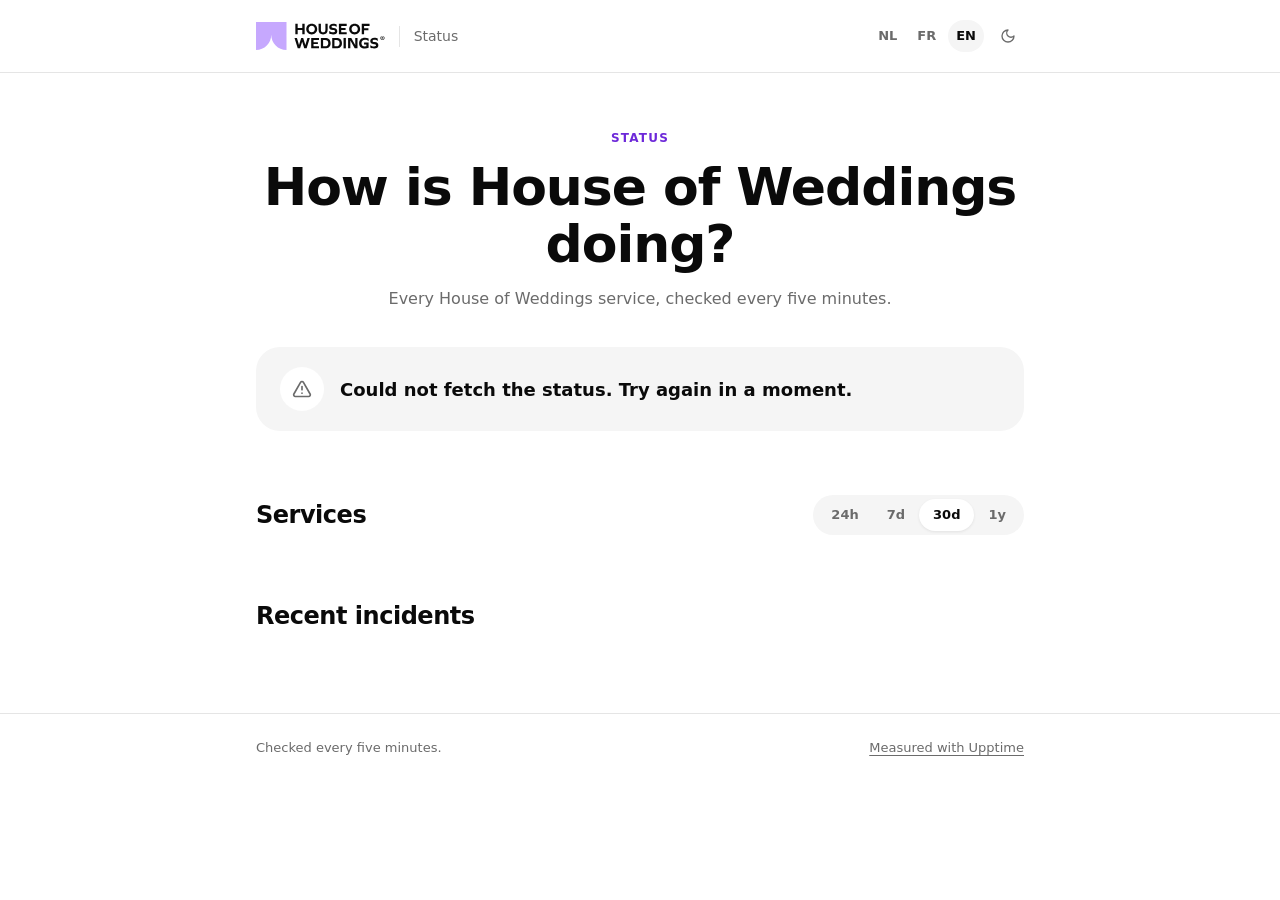
==== commit 52ea31da: "Incident updates, open-incident banner, previews, vaguer service names - The newest comment (or the " ====
--- a/status-page/index.html
+++ b/status-page/index.html
@@ -57,7 +57,7 @@
       <div class="hero">
         <p class="eyebrow" data-i18n="label">Status</p>
         <h1 data-i18n="title">Hoe gaat het met House of Weddings?</h1>
-        <p class="intro" data-i18n="intro">De website, het partnerportaal en de admin, elke vijf minuten gecontroleerd.</p>
+        <p class="intro" data-i18n="intro">Alle diensten van House of Weddings, elke vijf minuten gecontroleerd.</p>
         <div class="overall" id="overall" data-state="loading" role="status" aria-live="polite">
           <span class="overall-icon" id="overall-icon" aria-hidden="true"></span>
           <div>
--- a/status-page/assets/status.css
+++ b/status-page/assets/status.css
@@ -40,6 +40,7 @@
      graphic needs; #a97bf5 clears it and is still the brand lavender. */
   --bar-up: #a97bf5;
   --bar-none: #ececec;
+  --bar-degraded: #d97706;
   --radius: 1.125rem;
   --radius-sm: 0.75rem;
   color-scheme: light;
@@ -61,6 +62,7 @@
   --ring: #c79fff;
   --bar-up: #c79fff;
   --bar-none: #2a2a2a;
+  --bar-degraded: #fbbf24;
   color-scheme: dark;
 }
 
@@ -382,10 +384,10 @@
 .bar[data-state='up'] {
   background: var(--bar-up);
 }
-/* The yellow alone is 1.3:1 on white; the edge is what makes a short blip visible. */
+/* Not the warning token: #ffdf9a is 1.3:1 on white, so a short blip would vanish. This amber
+   clears the 3:1 a meaningful graphic needs; the palette has no token for it. */
 .bar[data-state='degraded'] {
-  background: var(--warning);
-  box-shadow: inset 0 0 0 1.5px var(--warning-strong);
+  background: var(--bar-degraded);
 }
 .bar[data-state='down'] {
   background: var(--destructive);
@@ -424,7 +426,7 @@
 }
 .incident {
   display: flex;
-  align-items: center;
+  align-items: flex-start;
   gap: 1rem;
   padding: 1.125rem 1.5rem;
   border: 1px solid var(--border);
@@ -446,9 +448,42 @@
   width: 1.125rem;
   height: 1.125rem;
 }
+.incident-body {
+  flex: 1;
+  min-width: 0;
+  padding-top: 0.25rem;
+}
+.incident-head {
+  display: flex;
+  align-items: center;
+  flex-wrap: wrap;
+  gap: 0.25rem 0.625rem;
+}
 .incident-title {
   font-weight: 600;
   text-decoration: none;
+}
+/* One pill per phase. Only "resolved" is lavender: everything before it is still in progress. */
+.phase {
+  font-size: 0.75rem;
+  font-weight: 600;
+  padding: 0.125rem 0.625rem;
+  border-radius: 999px;
+  background: var(--warning);
+  color: #0a0a0a;
+}
+.phase[data-phase='resolved'] {
+  background: var(--primary-tint);
+  color: var(--primary-strong);
+}
+.phase[data-phase='update'] {
+  background: var(--muted);
+  color: var(--foreground);
+}
+.incident-update {
+  margin: 0.375rem 0 0;
+  font-size: 0.9375rem;
+  line-height: 1.55;
 }
 .incident-title:hover {
   text-decoration: underline;
@@ -456,7 +491,17 @@
 .incident-meta {
   font-size: 0.8125rem;
   color: var(--muted-foreground);
-  margin-top: 0.125rem;
+  margin-top: 0.375rem;
+}
+.preview-note {
+  margin: 1.5rem 0 0;
+  padding: 0.625rem 1rem;
+  border-radius: 999px;
+  background: var(--muted);
+  color: var(--muted-foreground);
+  font-size: 0.8125rem;
+  font-weight: 600;
+  text-align: center;
 }
 .empty {
   color: var(--muted-foreground);
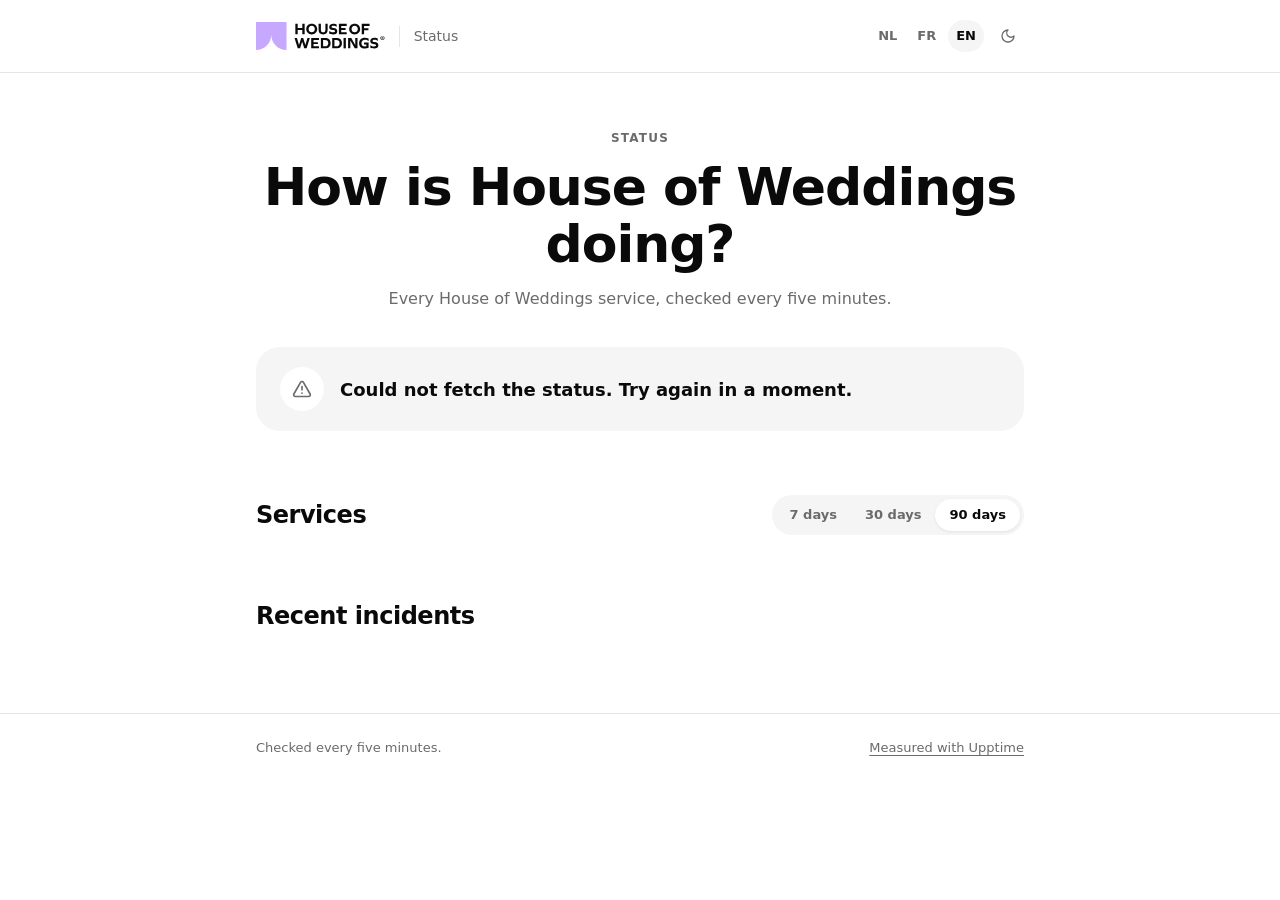
==== commit 37dd4e0b: "Period switch changes the bars; green for working; no brand violet as text - 7 / 30 / 90 days: the b" ====
--- a/status-page/index.html
+++ b/status-page/index.html
@@ -71,10 +71,9 @@
         <div class="section-head">
           <h2 id="services-h" data-i18n="services">Diensten</h2>
           <div class="range" role="group" aria-label="Period" id="range">
-            <button type="button" data-range="Day">24u</button>
-            <button type="button" data-range="Week">7d</button>
-            <button type="button" data-range="Month" aria-pressed="true">30d</button>
-            <button type="button" data-range="Year">1j</button>
+            <button type="button" data-range="7">7 dagen</button>
+            <button type="button" data-range="30">30 dagen</button>
+            <button type="button" data-range="90" aria-pressed="true">90 dagen</button>
           </div>
         </div>
         <ul class="services" id="services">
--- a/status-page/assets/status.css
+++ b/status-page/assets/status.css
@@ -4,8 +4,8 @@
  *
  * The look follows the homepage, not a generic status page: pastel icon tiles (accent pink,
  * primary lavender, warning yellow), bordered cards at an 18px radius, solid lavender blocks with
- * dark text, and small uppercase labels in primary-strong. There is no green anywhere in the
- * brand, so "working" is lavender and only a problem gets its own colour.
+ * dark text. Status colours are the familiar ones — green working, amber a blip, red down —
+ * taken from the app's success/warning/destructive tokens, never the brand violet as text.
  */
 @font-face {
   font-family: 'Graphie';
@@ -27,18 +27,19 @@
   --muted: #f5f5f5;
   --muted-foreground: #6b6b6b;
   --primary: #c79fff;
-  --primary-strong: #6d28d9;
-  --primary-tint: #efe3ff; /* between chart1 and background — the "working" badge */
+  --success-strong: #166534; /* successStrong — text on the green tint, 7:1 */
+  --success-tint: #dcfce7;
   --accent: #ffd8e9;
   --warning: #ffdf9a;
   --warning-strong: #854d0e;
   --destructive: #e7000b;
   --destructive-strong: #991b1b;
+  --destructive-foreground: #ffffff;
+  --banner-down: #fca5a5;
   --border: #e5e5e5;
   --ring: #9563e8;
-  /* Day bars. chart3 rather than primary: #c79fff is 2.1:1 on white, below the 3:1 a meaningful
-     graphic needs; #a97bf5 clears it and is still the brand lavender. */
-  --bar-up: #a97bf5;
+  /* Day bars. #16a34a clears the 3:1 a meaningful graphic needs on white (#22c55e would not). */
+  --bar-up: #16a34a;
   --bar-none: #ececec;
   --bar-degraded: #d97706;
   --radius: 1.125rem;
@@ -47,21 +48,24 @@
 }
 
 /* Light is the default; dark only when the visitor picks it (the toggle in the header). */
+/* One step lighter than the app's #0a0a0a dark palette: on a page that is mostly empty
+   background, near-black read as a hole. Each surface keeps the same step above the one below. */
 :root[data-theme='dark'] {
-  --background: #0a0a0a;
+  --background: #171717;
   --foreground: #fafafa;
-  --card: #171717;
-  --muted: #262626;
+  --card: #212121;
+  --muted: #2e2e2e;
   --muted-foreground: #a1a1a1;
-  --primary-strong: #c4b5fd;
-  --primary-tint: #2b2340; /* sidebarAccent */
+  --success-strong: #4ade80; /* successStrong, dark */
+  --success-tint: #16301f;
   --warning-strong: #fcd34d;
   --destructive: #ff6467;
   --destructive-strong: #fca5a5;
-  --border: #282828;
+  --destructive-foreground: #450a0a;
+  --border: #333333;
   --ring: #c79fff;
-  --bar-up: #c79fff;
-  --bar-none: #2a2a2a;
+  --bar-up: #22c55e;
+  --bar-none: #363636;
   --bar-degraded: #fbbf24;
   color-scheme: dark;
 }
@@ -196,7 +200,7 @@
   font-weight: 600;
   letter-spacing: 0.1em;
   text-transform: uppercase;
-  color: var(--primary-strong);
+  color: var(--muted-foreground);
 }
 h1,
 h2 {
@@ -217,7 +221,8 @@
   font-size: 1.5rem;
 }
 
-/* The banner is the homepage's lavender search block: solid brand colour, dark text. */
+/* A solid block like the homepage's: pink when all is well (softer than the lavender), yellow
+   while something is being looked into or is slow, red only when a service is unreachable. */
 .overall {
   display: flex;
   align-items: center;
@@ -230,13 +235,22 @@
   text-align: left;
 }
 .overall[data-state='up'] {
-  background: var(--primary);
-  color: #0a0a0a;
-}
-.overall[data-state='degraded'],
+  background: var(--accent);
+  color: #0a0a0a;
+}
+.overall[data-state='degraded'] {
+  background: var(--warning);
+  color: #0a0a0a;
+}
+/* A pastel red (the app's dark-mode destructiveStrong), the same in both modes, so it reads as
+   "down" without shouting.
+   Dark text on it; the red that carries the meaning is the icon's (destructiveStrong). */
 .overall[data-state='down'] {
-  background: var(--warning);
-  color: #0a0a0a;
+  background: var(--banner-down);
+  color: #0a0a0a;
+}
+.overall[data-state='down'] .overall-icon {
+  color: #991b1b;
 }
 .overall-icon {
   flex: none;
@@ -336,6 +350,9 @@
 .tile[data-tone='yellow'] {
   background: var(--warning);
 }
+.tile[data-tone='mint'] {
+  background: #68fdc7; /* pro-collective primary */
+}
 .service-title {
   flex: 1;
   min-width: 0;
@@ -357,8 +374,8 @@
   font-weight: 600;
   padding: 0.25rem 0.75rem;
   border-radius: 999px;
-  background: var(--primary-tint);
-  color: var(--primary-strong);
+  background: var(--success-tint);
+  color: var(--success-strong);
 }
 .badge[data-state='degraded'] {
   background: var(--warning);
@@ -473,8 +490,8 @@
   color: #0a0a0a;
 }
 .phase[data-phase='resolved'] {
-  background: var(--primary-tint);
-  color: var(--primary-strong);
+  background: var(--success-tint);
+  color: var(--success-strong);
 }
 .phase[data-phase='update'] {
   background: var(--muted);
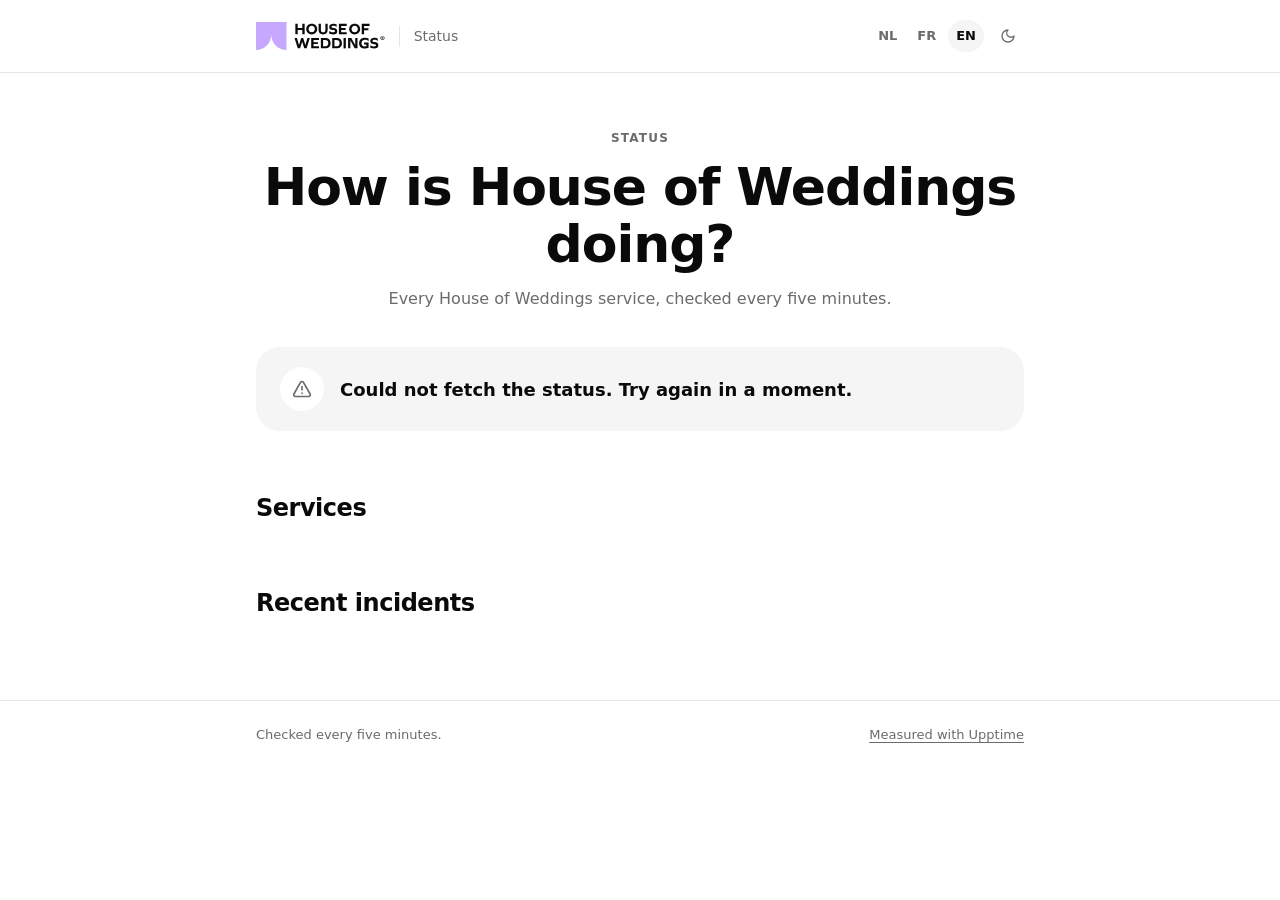
==== commit 6039900b: "Drop the period control: always 90 days Co-Authored-By: Claude Opus 5.5 (1M context) <noreply@anthro" ====
--- a/status-page/index.html
+++ b/status-page/index.html
@@ -70,11 +70,6 @@
       <section aria-labelledby="services-h">
         <div class="section-head">
           <h2 id="services-h" data-i18n="services">Diensten</h2>
-          <div class="range" role="group" aria-label="Period" id="range">
-            <button type="button" data-range="7">7 dagen</button>
-            <button type="button" data-range="30">30 dagen</button>
-            <button type="button" data-range="90" aria-pressed="true">90 dagen</button>
-          </div>
         </div>
         <ul class="services" id="services">
           <li class="skeleton" aria-hidden="true"></li>
--- a/status-page/assets/status.css
+++ b/status-page/assets/status.css
@@ -38,8 +38,11 @@
   --banner-down: #fca5a5;
   --border: #e5e5e5;
   --ring: #9563e8;
-  /* Day bars. #16a34a clears the 3:1 a meaningful graphic needs on white (#22c55e would not). */
-  --bar-up: #16a34a;
+  /* Day bars: a soft green that sits with the pastel tiles, the same in both modes (the app's
+     dark-mode successStrong). It is under 3:1 on white on purpose, like the review stars: a
+     working day carries no information of its own — the uptime figure, the tooltip and the
+     screen-reader summary say it — and the days that matter are the amber and red ones. */
+  --bar-up: #4ade80;
   --bar-none: #ececec;
   --bar-degraded: #d97706;
   --radius: 1.125rem;
@@ -64,7 +67,7 @@
   --destructive-foreground: #450a0a;
   --border: #333333;
   --ring: #c79fff;
-  --bar-up: #22c55e;
+  --bar-up: #4ade80;
   --bar-none: #363636;
   --bar-degraded: #fbbf24;
   color-scheme: dark;
@@ -292,29 +295,6 @@
 section > h2 {
   margin-bottom: 1.25rem;
 }
-.range {
-  display: inline-flex;
-  padding: 0.25rem;
-  border-radius: 999px;
-  background: var(--muted);
-}
-.range button {
-  font: inherit;
-  font-size: 0.8125rem;
-  font-weight: 600;
-  border: 0;
-  background: none;
-  color: var(--muted-foreground);
-  padding: 0.375rem 0.875rem;
-  border-radius: 999px;
-  cursor: pointer;
-}
-.range button[aria-pressed='true'] {
-  background: var(--card);
-  color: var(--foreground);
-  box-shadow: 0 1px 3px 0 rgb(0 0 0 / 0.08);
-}
-
 .services {
   list-style: none;
   margin: 0;
